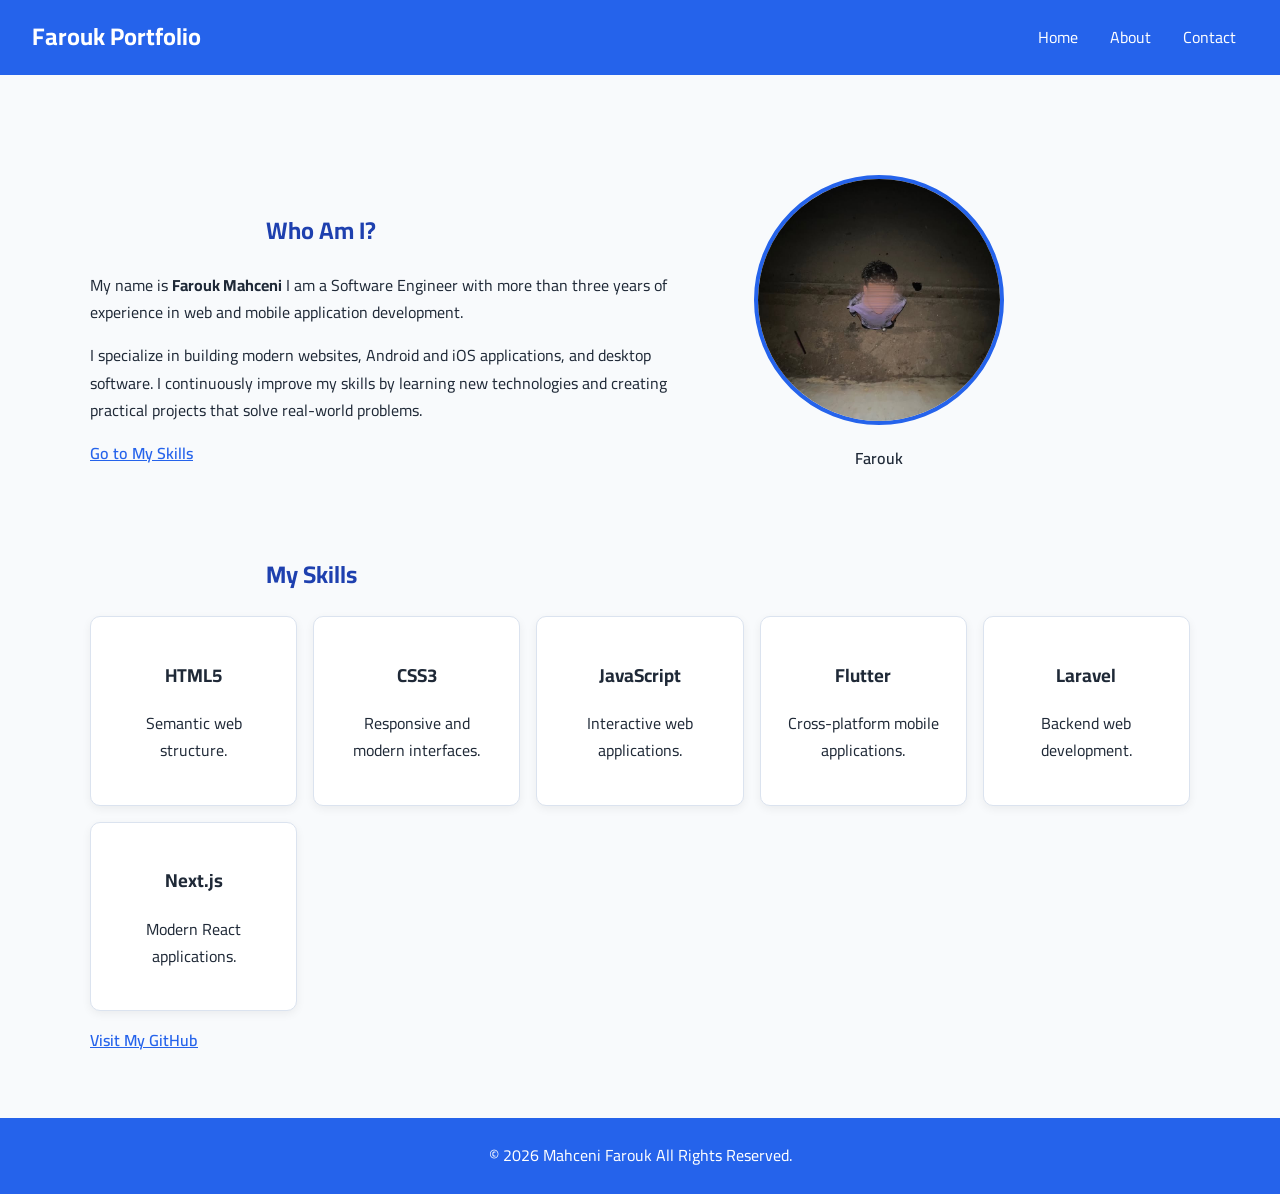
==== index.html @ a8e4843a "First Project" ====
<!DOCTYPE html>
<html lang="en">

<head>
    <meta charset="UTF-8">
    <meta name="viewport" content="width=device-width, initial-scale=1.0">

    <link rel="stylesheet" href="style.css">

    <title>Farouk | Personal Portfolio</title>

    <meta name="description"
        content="Personal portfolio website of Farouk Mahceni, Software Engineer.">

    <meta property="og:title" content="Farouk Portfolio">
    <meta property="og:description"
        content="Software Engineer and Full Stack Developer">
    <meta property="og:type" content="website">
</head>

<body>

<header>

    <h1>Farouk Portfolio</h1>

    <nav>
        <a href="index.html">Home</a>
        <a href="about.html">About</a>
        <a href="contact.html">Contact</a>
    </nav>

</header>

<main>

    <section class="hero">

        

        <div class="hero-content">

            <h2>Who Am I?</h2>

            <p>
                My name is <strong>Farouk Mahceni</strong> I am a Software Engineer with more than three
                years of experience in web and mobile application development.
            </p>

            <p>
                I specialize in building modern websites, Android and iOS
                applications, and desktop software. I continuously improve
                my skills by learning new technologies and creating practical
                projects that solve real-world problems.
            </p>

            <a href="#skills">Go to My Skills</a>

        </div>
<figure>

            <img src="profile.jpg"
                alt="Personal photo of Farouk">

            <figcaption>
                Farouk
            </figcaption>

        </figure>
        
    </section>

    <section id="skills">

        <h2>My Skills</h2>

        <div class="skills-grid">

            <article class="skill-card">
                <h3>HTML5</h3>
                <p>Semantic web structure.</p>
            </article>

            <article class="skill-card">
                <h3>CSS3</h3>
                <p>Responsive and modern interfaces.</p>
            </article>

            <article class="skill-card">
                <h3>JavaScript</h3>
                <p>Interactive web applications.</p>
            </article>

            <article class="skill-card">
                <h3>Flutter</h3>
                <p>Cross-platform mobile applications.</p>
            </article>

            <article class="skill-card">
                <h3>Laravel</h3>
                <p>Backend web development.</p>
            </article>

            <article class="skill-card">
                <h3>Next.js</h3>
                <p>Modern React applications.</p>
            </article>

        </div>

    </section>

    <p>
        <a href="https://github.com/F1rooq"
            target="_blank"
            rel="noopener noreferrer">
            Visit My GitHub
        </a>
    </p>

</main>

<footer>

    <p>
        © 2026 Mahceni Farouk All Rights Reserved.
    </p>

</footer>

</body>
</html>
---- style.css ----
@import url('https://fonts.googleapis.com/css2?family=Cairo:wght@400;600;700&display=swap');

/* =========================
Base
========================= */

* {
    box-sizing: border-box;
}

:root {
    --primary-color: #2563eb;
    --secondary-color: #1e40af;
    --text-color: #1f2937;
    --light-bg: #f8fafc;
    --white: #ffffff;
    --border-color: #dbe3ef;
}

html {
    scroll-behavior: smooth;
}

body {
    margin: 0;
    font-family: 'Cairo', 'Segoe UI', Tahoma, Arial, sans-serif;
    color: var(--text-color);
    background: var(--light-bg);
    line-height: 1.7;
}

header {
    background-color: var(--primary-color);
    color: var(--white);
    padding: 1rem;
}

header h1 {
    margin: 0 0 1rem;
    font-size: 1.5rem;
}

nav {
    display: flex;
    flex-direction: column;
    gap: 0.5rem;
}

nav a {
    color: var(--white);
    text-decoration: none;
    padding: 0.5rem 0.75rem;
    border-radius: 6px; 
    transition: 
    background-color 0.3s ease,
    transform 0.3s ease; 
}

nav a:hover {
    background-color: var(--secondary-color);
    transform: translateY(-2px);
}

main {
    width: min(100% - 2rem, 1100px);
    margin: 0 auto;
    padding: 2rem 0;
}

main h2 {
    color: var(--secondary-color);
    margin-top: 2rem;
}

nav a + a::before {
    content: "";
}

.hero {
    display: flex;
    flex-direction: column;
    align-items: center;
    gap: 2rem;
    padding: 2rem 0;
    animation: fadeIn 1s ease-in-out;
    
}

figure {
    margin: 0;
    text-align: center;
}

img {
    width: 220px;
    height: 220px;
    border-radius: 50%;
    border: 4px solid var(--primary-color);
    object-fit: cover;
}

.hero figcaption {
    margin-top: 0.75rem;
    font-weight: 600;
}

.hero-content {
    text-align: center;
}

.skills-grid {
    display: grid;
    grid-template-columns: repeat(auto-fit, minmax(180px, 1fr));
    gap: 1rem;
    margin-top: 1rem;
}

.skill-card {
    background-color: var(--white);
    padding: 1.5rem; 
    border-radius: 10px;
    box-shadow: 0 3px 10px rgba(0, 0, 0, 0.06);
    transition: transform 0.3s ease, box-shadow 0.3s ease;
    border: 1px solid var(--border-color);
    text-align: center;
}

.skill-card:hover {
    transform: translateY(-5px);
    box-shadow: 0 6px 20px rgba(0, 0, 0, 0.1);
}

.skill-list {
    list-style: none;
    padding: 0;
    margin: 0;
}

.skill-list li {
    margin-bottom: 0.5rem;
    padding: 0.75rem 1rem;
    background: var(--white);
    border-left: 4px solid var(--primary-color);
    margin-bottom: 0.75rem;
    border-radius: 6px;
}

main a {
    color: var(--primary-color);
    font-weight: 600;
}

main a:hover {
    color: var(--secondary-color);
}

.about-page {
    display: grid;
    grid-template-columns: 1fr;
    grid-template-areas:
        "header"
        "sidebar"
        "content"
        "footer";
    min-height: 100vh;
}

.about-page > header {
    grid-area: header;
}

.about-sidebar {
    grid-area: sidebar;
    padding: 1rem;
    background: #eaf1ff;
}

.about-content {
    grid-area: content;
    padding: 1rem;
}

.about-page > footer {
    grid-area: footer;
}

.cv-table {
    width: 100%;
    border-collapse: collapse;
    background: var(--white);
}

.cv-table th,
.cv-table td {
    padding: 0.75rem;
    border: 1px solid var(--border-color);
    text-align: left;
}

.cv-table th {
    background-color: var(--primary-color);
    color: var(--white);
}

.cv-table tbody tr:nth-child(even) {
    background: #eef4ff;
}

.cv-table tbody tr:nth-child(odd) {
    background: var(--white);
}

dl {
    background: var(--white);
    padding: 1rem;
    border-radius: 8px;
}

dt {
    font-weight: 700;
    color: var(--secondary-color);
    margin-top: 1rem;
}

dd {
    margin-left: 1rem;
}

.contact-form {
    margin: 0 auto;
    max-width: 800px;
}

fieldset {
    border: 1px solid var(--border-color);
    padding: 1.25rem;
    margin-bottom: 1rem;
    border-radius: 10px;
    background: var(--white);
}

legend {
    font-weight: 600;
    color: var(--secondary-color);
    padding: 0 0.5rem;
}

input:not([type="radio"]):not([type="checkbox"]),
textarea,
select {
    width: 100%;
    padding: 0.75rem;
    border: 1px solid var(--border-color);
    border-radius: 8px;
    font: inherit;
    background: var(--white);
    color: var(--text-color);
    transition:
        border-color 0.3s ease,
        box-shadow 0.3s ease;
}

textarea {
    resize: vertical;
}

input::placeholder,
textarea::placeholder {
    color: #94a3b8;
}

input:not([type="radio"]):not([type="checkbox"]):focus,
textarea:focus,
select:focus {
    outline: none;
    border-color: var(--primary-color);
    box-shadow: 0 0 0 3px rgba(37, 99, 235, 0.15);
}

.form-group {
    display: flex;
    flex-direction: column;
    gap: 0.4rem;
    margin-bottom: 1rem;
}

.radio-group,
.checkbox-group {
    display: flex;
    flex-wrap: wrap;
    gap: 0.75rem;
    align-items: center;
}

button {
    background-color: var(--primary-color);
    color: var(--white);
    border: none;
    padding: 0.75rem 1.25rem;
    border-radius: 8px;
    cursor: pointer;
    font-weight: 600;
    transition:
        background-color 0.3s ease,
        transform 0.3s ease;
    margin-right: 0.5rem;
    font: inherit;
}

button:hover {
    background-color: var(--secondary-color);
    transform: translateY(-3px);
}

button:active {
    transform: translateY(1px);
}

footer {
    text-align: center;
    padding: 1.5rem;
    background-color: var(--primary-color);
    color: var(--white);
    display: flex;
    justify-content: center;
    align-items: center;
}

footer p {
    margin: 0;
}

@keyframes fadeIn {
    from {
        opacity: 0;
        transform: translateY(20px);
    }
    to {
        opacity: 1;
        transform: translateY(0);
    }
}

@media (min-width: 768px) {
    nav {
        flex-direction: row;
        align-items: center;
    }
    header {
        display: flex;
        justify-content: space-between;
        align-items: center;
        padding: 1rem 2rem;
    }

    header h1 {
        margin: 0;
    }

    .hero {
        flex-direction: row;
        align-items: center;
        text-align: left;
    }

    .hero-content {
        text-align: left;
        max-width: 600px;
    }

    main h2 {
        margin-left:3rem;
    }

    .about-page {
        grid-template-columns: 240px 1fr;
        grid-template-areas:
            "header header"
            "sidebar content"
            "footer footer";
    }

    .about-sidebar {
        padding: 2rem;
    }

    .about-content {
        padding: 2rem;
    }

    .contact-form {
        padding: 1rem;
    }
}

@media (min-width: 1200px) {
    main {
        padding-top: 3rem;
        padding-bottom: 3rem;
    }

    .hero img {
        width: 250px;
        height: 250px;
    }

    .hero {
        gap: 4rem;
        min-height: 400px;
    }

    main h2 {
        margin-left: 11rem;
    }
    
    .about-page {
        grid-template-columns: 280px 1fr;
    }
}
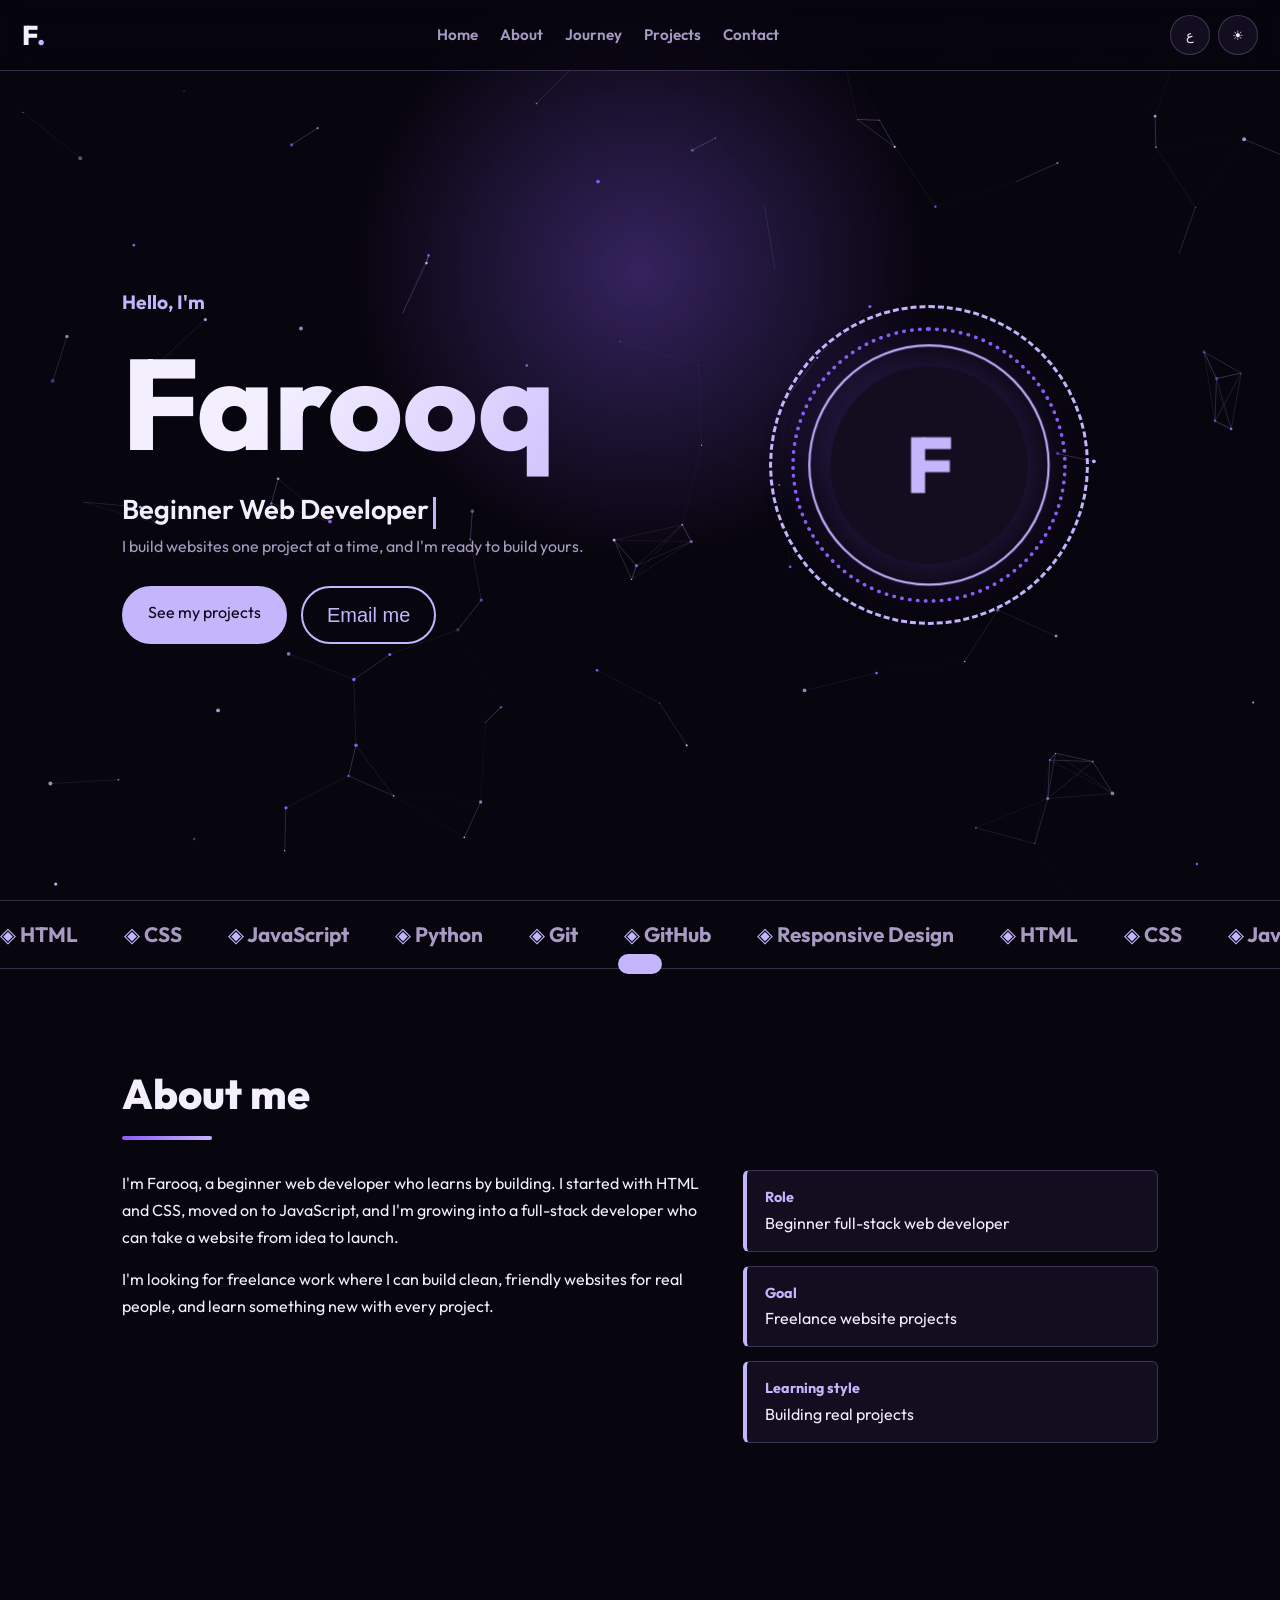
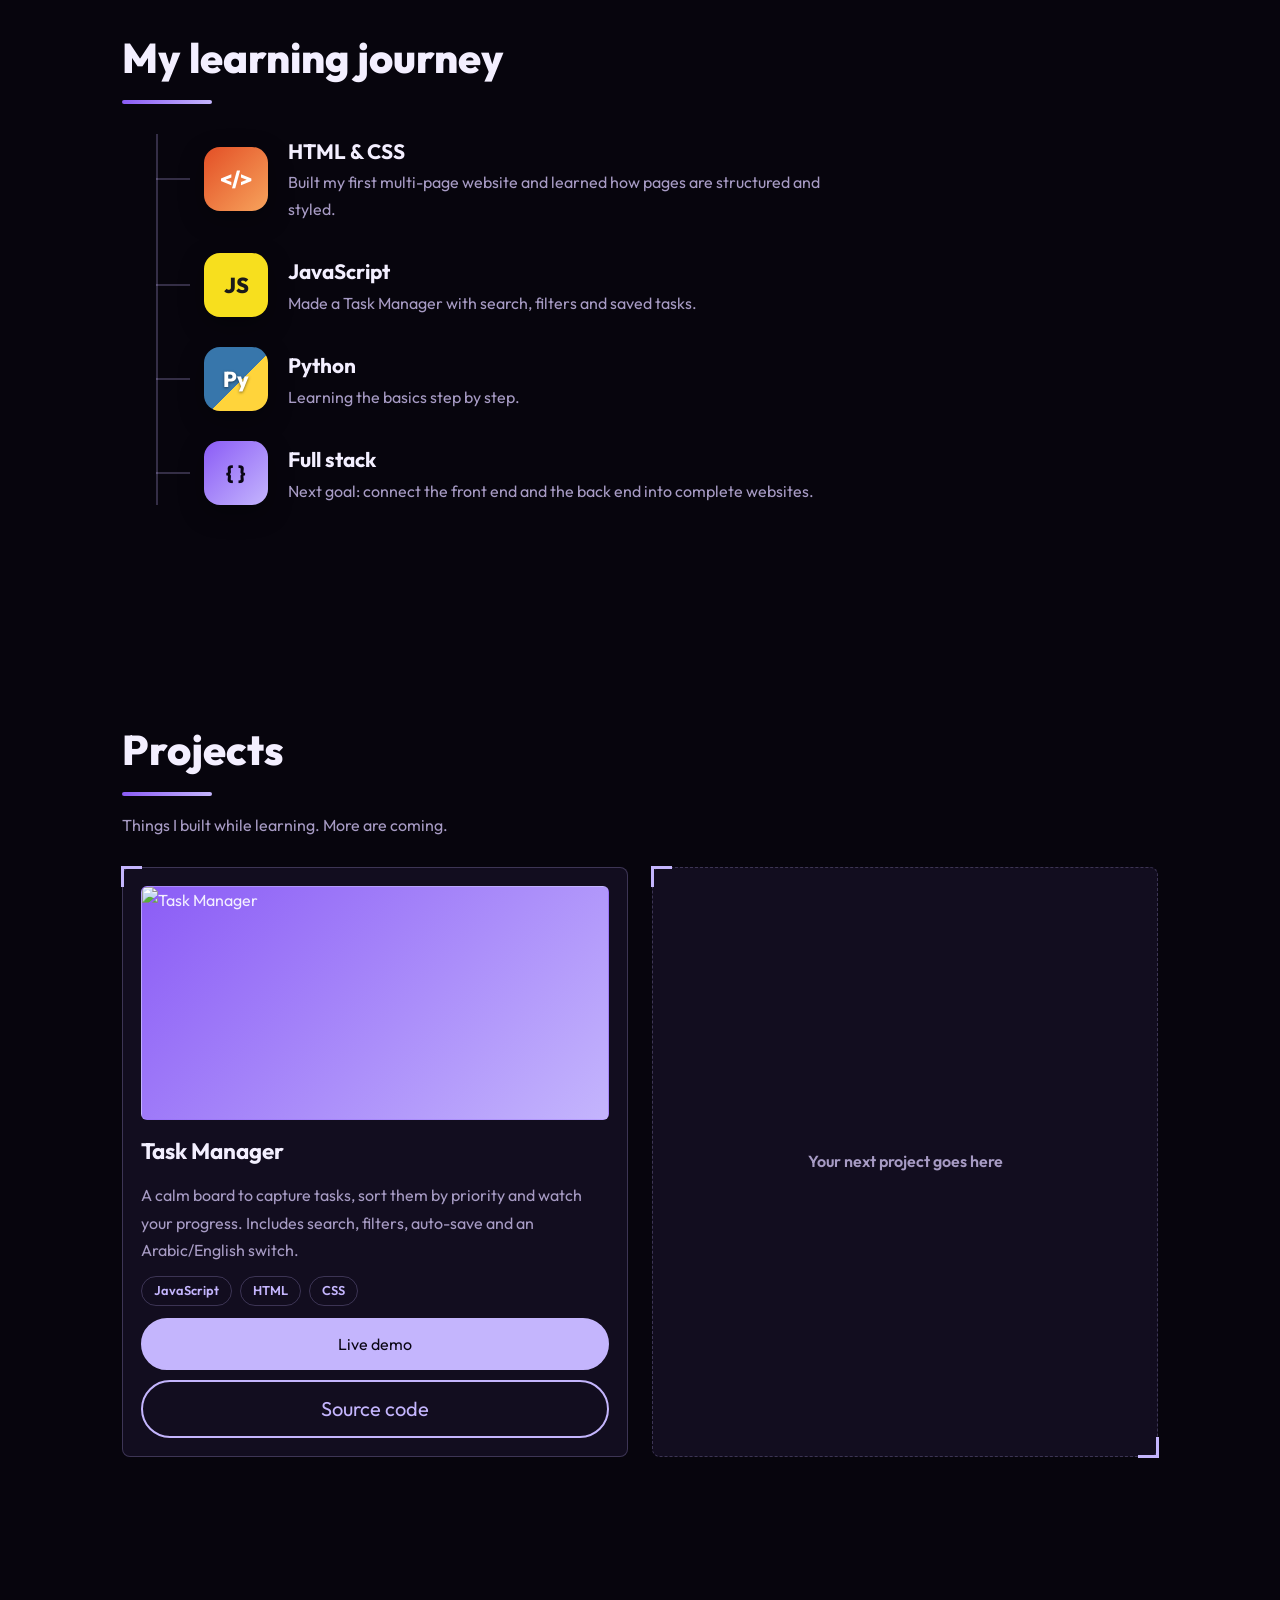
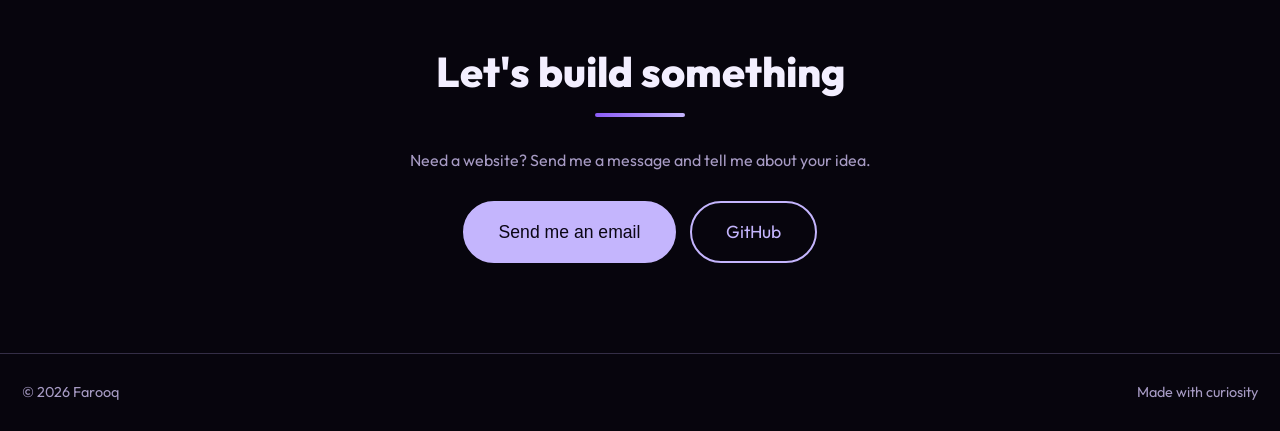
==== commit 9e56f217: "Replace repository files with workspace portfolio Co-authored-by: Copilot <223556219+Copilot@users.n" ====
--- a/index.html
+++ b/index.html
@@ -1,132 +1,114 @@
 <!DOCTYPE html>
-<html lang="en">
+<html lang="en" dir="ltr">
+<head>
+  <meta charset="UTF-8">
+  <meta name="viewport" content="width=device-width, initial-scale=1">
+  <title>Farooq | Web Developer</title>
+  <meta name="description" content="Farooq, a beginner full-stack web developer open to freelance work.">
+  <link rel="preconnect" href="https://fonts.googleapis.com">
+  <link href="https://fonts.googleapis.com/css2?family=Outfit:wght@400;600;800&family=Cairo:wght@400;700;800&display=swap" rel="stylesheet">
+  <link rel="stylesheet" href="style.css">
+</head>
+<body>
+  <!-- NOTES: texts and projects live in script.js (TEXTS / PROJECTS). Colors live in style.css (COLORS).
+       Here you only see data-i18n="key", which script.js fills with English or Arabic. -->
+  <canvas id="bg"></canvas>          <!-- moving stars background -->
+  <div class="glow"></div>           <!-- light that follows the mouse -->
+  <div class="progress"></div>       <!-- scroll bar at the top -->
+  <div class="toast" id="toast"></div>
 
-<head>
-    <meta charset="UTF-8">
-    <meta name="viewport" content="width=device-width, initial-scale=1.0">
+  <header class="nav">
+    <a class="logo" href="#home">F<span>.</span></a>
+    <nav class="links">
+      <a href="#home" data-i18n="nav_home"></a>
+      <a href="#about" data-i18n="nav_about"></a>
+      <a href="#journey" data-i18n="nav_journey"></a>
+      <a href="#projects" data-i18n="nav_projects"></a>
+      <a href="#contact" data-i18n="nav_contact"></a>
+    </nav>
+    <div class="tools">
+      <button id="lang" aria-label="Language"></button>
+      <button id="theme" aria-label="Theme"></button>
+    </div>
+  </header>
 
-    <link rel="stylesheet" href="style.css">
-
-    <title>Farouk | Personal Portfolio</title>
-
-    <meta name="description"
-        content="Personal portfolio website of Farouk Mahceni, Software Engineer.">
-
-    <meta property="og:title" content="Farouk Portfolio">
-    <meta property="og:description"
-        content="Software Engineer and Full Stack Developer">
-    <meta property="og:type" content="website">
-</head>
-
-<body>
-
-<header>
-
-    <h1>Farouk Portfolio</h1>
-
-    <nav>
-        <a href="index.html">Home</a>
-        <a href="about.html">About</a>
-        <a href="contact.html">Contact</a>
-    </nav>
-
-</header>
-
-<main>
-
-    <section class="hero">
-
-        
-
-        <div class="hero-content">
-
-            <h2>Who Am I?</h2>
-
-            <p>
-                My name is <strong>Farouk Mahceni</strong> I am a Software Engineer with more than three
-                years of experience in web and mobile application development.
-            </p>
-
-            <p>
-                I specialize in building modern websites, Android and iOS
-                applications, and desktop software. I continuously improve
-                my skills by learning new technologies and creating practical
-                projects that solve real-world problems.
-            </p>
-
-            <a href="#skills">Go to My Skills</a>
-
+  <main>
+    <section class="hero" id="home">
+      <div class="hero-text">
+        <p class="hi" data-i18n="hi"></p>
+        <h1 data-i18n="name"></h1>
+        <p class="role"><span id="typed"></span><i class="cursor"></i></p>
+        <p class="pitch" data-i18n="pitch"></p>
+        <div class="cta">
+          <a class="btn" href="#projects" data-i18n="btn_projects"></a>
+          <button class="btn ghost" data-open data-i18n="btn_mail"></button>
         </div>
-<figure>
-
-            <img src="profile.jpg"
-                alt="Personal photo of Farouk">
-
-            <figcaption>
-                Farouk
-            </figcaption>
-
-        </figure>
-        
+      </div>
+      <!-- PHOTO PLACE (arc reactor). To use your photo: replace the letter F with
+           <img src="images/me.jpg" alt="Farooq"> -->
+      <div class="stage"><div class="reactor" id="reactor">
+        <div class="ring r1"></div><div class="ring r2"></div><div class="ring r3"></div>
+        <div class="photo">F</div>
+      </div></div>
     </section>
 
-    <section id="skills">
+    <div class="marquee"><div class="track" id="track"></div></div>
 
-        <h2>My Skills</h2>
-
-        <div class="skills-grid">
-
-            <article class="skill-card">
-                <h3>HTML5</h3>
-                <p>Semantic web structure.</p>
-            </article>
-
-            <article class="skill-card">
-                <h3>CSS3</h3>
-                <p>Responsive and modern interfaces.</p>
-            </article>
-
-            <article class="skill-card">
-                <h3>JavaScript</h3>
-                <p>Interactive web applications.</p>
-            </article>
-
-            <article class="skill-card">
-                <h3>Flutter</h3>
-                <p>Cross-platform mobile applications.</p>
-            </article>
-
-            <article class="skill-card">
-                <h3>Laravel</h3>
-                <p>Backend web development.</p>
-            </article>
-
-            <article class="skill-card">
-                <h3>Next.js</h3>
-                <p>Modern React applications.</p>
-            </article>
-
-        </div>
-
+    <section id="about">
+      <h2 class="rv" data-i18n="about_title"></h2>
+      <div class="about-grid">
+        <div class="rv"><p data-i18n="about_p1"></p><p data-i18n="about_p2"></p></div>
+        <ul class="facts rv">
+          <li data-tilt><b data-i18n="f1k"></b><span data-i18n="f1v"></span></li>
+          <li data-tilt><b data-i18n="f2k"></b><span data-i18n="f2v"></span></li>
+          <li data-tilt><b data-i18n="f3k"></b><span data-i18n="f3v"></span></li>
+        </ul>
+      </div>
     </section>
 
-    <p>
-        <a href="https://github.com/F1rooq"
-            target="_blank"
-            rel="noopener noreferrer">
-            Visit My GitHub
-        </a>
-    </p>
+    <section id="journey">
+      <h2 class="rv" data-i18n="journey_title"></h2>
+      <!-- To add a step: copy one <li>, change the icon text/class and the two keys, then add the texts in script.js -->
+      <ol class="tl">
+        <li class="rv"><div class="ico html" data-tilt>&lt;/&gt;</div><div><h3 data-i18n="j1_t"></h3><p data-i18n="j1_d"></p></div></li>
+        <li class="rv"><div class="ico js" data-tilt>JS</div><div><h3 data-i18n="j2_t"></h3><p data-i18n="j2_d"></p></div></li>
+        <li class="rv"><div class="ico py" data-tilt>Py</div><div><h3 data-i18n="j3_t"></h3><p data-i18n="j3_d"></p></div></li>
+        <li class="rv"><div class="ico full" data-tilt>{ }</div><div><h3 data-i18n="j4_t"></h3><p data-i18n="j4_d"></p></div></li>
+      </ol>
+    </section>
 
-</main>
+    <section id="projects">
+      <h2 class="rv" data-i18n="projects_title"></h2>
+      <p class="sub rv" data-i18n="projects_sub"></p>
+      <div class="grid" id="grid"></div> <!-- cards are built from PROJECTS in script.js -->
+    </section>
 
-<footer>
+    <section id="contact" class="contact">
+      <h2 class="rv" data-i18n="contact_title"></h2>
+      <p class="rv" data-i18n="contact_p"></p>
+      <div class="cta rv">
+        <button class="btn big" data-open data-i18n="mail_btn"></button>
+        <a class="btn ghost big" id="ghBtn" href="#" target="_blank" rel="noopener">GitHub</a>
+      </div>
+    </section>
+  </main>
 
-    <p>
-        © 2026 Mahceni Farouk All Rights Reserved.
-    </p>
+  <footer><span>© <span id="year"></span> Farooq</span><span data-i18n="footer"></span></footer>
 
-</footer>
+  <!-- CONTACT FORM PAGE (opens when you tap "Email me") -->
+  <div class="modal" id="modal" aria-hidden="true">
+    <form class="sheet" id="form">
+      <button type="button" class="x" id="close" aria-label="Close">×</button>
+      <h2 data-i18n="form_title"></h2>
+      <label><span data-i18n="l_name"></span><input name="name" required autocomplete="name"></label>
+      <label><span data-i18n="l_email"></span><input name="email" type="email" required autocomplete="email"></label>
+      <label><span data-i18n="l_subject"></span><input name="subject" required></label>
+      <label><span data-i18n="l_message"></span><textarea name="message" rows="5" required></textarea></label>
+      <button class="btn big" data-i18n="send"></button>
+      <p class="hint" id="formMsg"></p>
+    </form>
+  </div>
 
+  <script src="script.js"></script>
 </body>
-</html>+</html>
--- a/style.css
+++ b/style.css
@@ -1,420 +1,158 @@
-@import url('https://fonts.googleapis.com/css2?family=Cairo:wght@400;600;700&display=swap');
-
-/* =========================
-Base
-========================= */
-
-* {
-    box-sizing: border-box;
+/* ===== 1. COLORS (change here, the whole site follows) ===== */
+:root {
+  --bg: #07050d; --panel: #120d1f; --text: #f3efff; --muted: #a79bc4;
+  --accent: #c4b5fd; --accent2: #8b5cf6; --on: #0a0614;
+  --line: rgba(196,181,253,.24); --glow: rgba(139,92,246,.35);
+}
+[data-theme="light"] {  /* light mode: silver-white + Iron Man red and gold */
+  --bg: #eef2f8; --panel: #fff; --text: #161222; --muted: #5a566b;
+  --accent: #c8102e; --accent2: #e3a008; --on: #fff;
+  --line: rgba(200,16,46,.26); --glow: rgba(227,160,8,.38);
 }
 
-:root {
-    --primary-color: #2563eb;
-    --secondary-color: #1e40af;
-    --text-color: #1f2937;
-    --light-bg: #f8fafc;
-    --white: #ffffff;
-    --border-color: #dbe3ef;
+/* ===== 2. BASE ===== */
+* { box-sizing: border-box; margin: 0; }
+html { scroll-behavior: smooth; }
+body { font-family: "Outfit","Cairo",system-ui,sans-serif; background: var(--bg); color: var(--text); line-height: 1.7; overflow-x: hidden; transition: background .4s, color .4s; }
+a { color: inherit; text-decoration: none; }
+section { max-width: 1080px; margin: auto; padding: 90px 22px; }
+h2 { position: relative; font-size: clamp(1.9rem,4vw,2.6rem); font-weight: 800; margin-bottom: 30px; padding-bottom: 10px; }
+h2::after { content: ""; position: absolute; inset-inline-start: 0; bottom: 0; height: 4px; width: 0; border-radius: 4px; background: linear-gradient(90deg,var(--accent2),var(--accent)); transition: width 1s .3s; }
+h2.in::after { width: 90px; }
+:focus-visible { outline: 3px solid var(--accent2); outline-offset: 3px; }
+#bg, .glow { position: fixed; inset: 0; z-index: -1; pointer-events: none; }
+.glow { background: radial-gradient(420px circle at var(--mx,50%) var(--my,30%), var(--glow), transparent 70%); }
+.progress { position: fixed; top: 0; inset-inline-start: 0; height: 3px; width: 0; z-index: 30; background: linear-gradient(90deg,var(--accent2),var(--accent)); }
+.toast { position: fixed; bottom: 26px; inset-inline: 0; margin: auto; width: max-content; max-width: 90%; background: var(--accent); color: var(--on); padding: 10px 22px; border-radius: 40px; font-weight: 700; transform: translateY(100px); transition: transform .4s; z-index: 60; }
+.toast.show { transform: none; }
+
+/* ===== 3. NAVIGATION ===== */
+.nav { position: fixed; top: 0; inset-inline: 0; z-index: 20; display: flex; align-items: center; justify-content: space-between; gap: 12px; padding: 12px 22px; backdrop-filter: blur(14px); background: color-mix(in srgb,var(--bg) 70%,transparent); border-bottom: 1px solid var(--line); }
+.logo { font-size: 1.7rem; font-weight: 800; }
+.logo span { color: var(--accent); }
+.links { display: flex; gap: 22px; font-weight: 600; font-size: .95rem; }
+.links a { color: var(--muted); transition: color .2s; }
+.links a:hover { color: var(--accent); }
+.tools { display: flex; gap: 8px; }
+.tools button { width: 40px; height: 40px; border-radius: 50%; border: 1px solid var(--line); background: var(--panel); color: var(--text); font: 700 1rem inherit; cursor: pointer; transition: transform .4s, border-color .2s; }
+.tools button:hover { transform: rotate(180deg) scale(1.12); border-color: var(--accent); }
+
+/* ===== 4. BUTTONS (magnetic + shine) ===== */
+.btn { position: relative; overflow: hidden; display: inline-block; padding: 12px 24px; border-radius: 40px; font: 700 1rem inherit; line-height: 1.5; border: 2px solid var(--accent); background: var(--accent); color: var(--on); cursor: pointer; text-align: center; transform: translate(var(--tx,0),var(--ty,0)); transition: transform .2s, box-shadow .25s; }
+.btn::after { content: ""; position: absolute; inset: 0; background: linear-gradient(110deg,transparent 35%,rgba(255,255,255,.55),transparent 65%); transform: translateX(-130%); }
+.btn:hover { box-shadow: 0 8px 26px var(--glow); }
+.btn:hover::after { transform: translateX(130%); transition: transform .7s; }
+.btn.ghost { background: transparent; color: var(--accent); font-size: 1.25rem; }
+.btn.big { padding: 16px 34px; font-size: 1.1rem; }
+.cta { display: flex; flex-wrap: wrap; gap: 14px; margin-top: 26px; }
+
+/* ===== 5. HERO + 3D ARC REACTOR ===== */
+.hero { min-height: 100vh; display: grid; grid-template-columns: 1.2fr 1fr; align-items: center; gap: 30px; padding-top: 120px; position: relative; }
+.hero-text > * { animation: rise .8s backwards; }
+.hero-text > :nth-child(2) { animation-delay: .15s; } .hero-text > :nth-child(3) { animation-delay: .3s; }
+.hero-text > :nth-child(4) { animation-delay: .45s; } .hero-text > :nth-child(5) { animation-delay: .6s; }
+@keyframes rise { from { opacity: 0; transform: translateY(30px); } }
+.hi { color: var(--accent); font-weight: 700; font-size: 1.2rem; }
+.hero h1 { font-size: clamp(3.8rem,12vw,8rem); line-height: 1.15; padding-block: .08em; font-weight: 800; background: linear-gradient(120deg,var(--text) 30%,var(--accent)); -webkit-background-clip: text; background-clip: text; color: transparent; }
+.role { font-size: clamp(1.2rem,3vw,1.7rem); font-weight: 600; min-height: 2.6rem; }
+.cursor { display: inline-block; width: 3px; height: 1.2em; background: var(--accent); margin-inline-start: 4px; vertical-align: middle; animation: blink 1s steps(2) infinite; }
+@keyframes blink { 50% { opacity: 0; } }
+.pitch { color: var(--muted); max-width: 46ch; }
+.hero::after { content: ""; position: absolute; inset-inline: 0; top: 0; height: 2px; background: var(--accent); box-shadow: 0 0 22px 4px var(--accent); animation: scan 1.8s ease-out forwards; pointer-events: none; }
+@keyframes scan { to { top: 100%; opacity: 0; } }
+
+.stage { perspective: 900px; display: grid; place-items: center; animation: rise 1s .3s backwards; }
+.reactor { position: relative; width: min(320px,78vw); aspect-ratio: 1; cursor: pointer; transform-style: preserve-3d; transform: rotateX(var(--rx,0deg)) rotateY(var(--ry,0deg)); transition: transform .15s; }
+.ring { position: absolute; border-radius: 50%; }
+.r1 { inset: 0; border: 3px dashed var(--accent); --z: 0px; animation: spin 26s linear infinite; }
+.r2 { inset: 22px; border: 4px dotted var(--accent2); --z: 35px; animation: spin 16s linear infinite reverse; }
+.r3 { inset: 48px; border: 2px solid var(--accent); transform: translateZ(65px); animation: pulse 2.4s ease-in-out infinite; }
+@keyframes spin { from { transform: translateZ(var(--z)) rotate(0); } to { transform: translateZ(var(--z)) rotate(360deg); } }
+@keyframes pulse { 50% { box-shadow: 0 0 50px 8px var(--glow), inset 0 0 30px var(--glow); } }
+.photo { position: absolute; inset: 72px; border-radius: 50%; overflow: hidden; display: grid; place-items: center; background: var(--panel); font-size: 4.4rem; font-weight: 800; color: var(--accent); box-shadow: 0 0 60px var(--glow); transform: translateZ(95px); }
+.photo img { width: 100%; height: 100%; object-fit: cover; }
+.reactor.boost .r1, .reactor.boost .r2 { animation-duration: 1.5s; }
+
+.marquee { overflow: hidden; direction: ltr; border-block: 1px solid var(--line); padding: 16px 0; perspective: 600px; }
+.track { display: flex; gap: 46px; width: max-content; animation: scroll 26s linear infinite; font-weight: 700; font-size: 1.3rem; color: var(--muted); }
+.track span { transition: transform .3s, color .3s; }
+.track span::before { content: "◈ "; color: var(--accent); }
+.track span:hover { color: var(--accent); transform: translateY(-6px) rotateX(35deg) scale(1.15); }
+@keyframes scroll { to { transform: translateX(-50%); } }
+
+/* ===== 6. ABOUT + JOURNEY ===== */
+.about-grid { display: grid; grid-template-columns: 1.4fr 1fr; gap: 40px; align-items: start; }
+.about-grid p { margin-bottom: 14px; max-width: 60ch; }
+.facts { list-style: none; padding: 0; display: grid; gap: 14px; }
+.facts li { padding: 14px 18px; background: var(--panel); border: 1px solid var(--line); border-inline-start: 4px solid var(--accent); border-radius: 6px; transition: transform .15s; }
+.facts b { display: block; color: var(--accent); font-size: .9rem; }
+.tl { list-style: none; padding: 0; border-inline-start: 2px solid var(--line); margin-inline-start: 34px; }
+.tl li { position: relative; display: flex; align-items: center; gap: 20px; padding-inline-start: 46px; margin-bottom: 30px; }
+.tl li::before { content: ""; position: absolute; inset-inline-start: -2px; width: 34px; height: 2px; background: var(--line); }
+.tl h3 { font-size: 1.3rem; } .tl p { color: var(--muted); max-width: 52ch; }
+.ico { flex: none; width: 64px; height: 64px; display: grid; place-items: center; border-radius: 16px; font: 800 1.35rem "Outfit",monospace; direction: ltr; box-shadow: 0 8px 24px rgba(0,0,0,.35); animation: float 4s ease-in-out infinite; transition: transform .15s; }
+.tl li:nth-child(2) .ico { animation-delay: -1s; } .tl li:nth-child(3) .ico { animation-delay: -2s; } .tl li:nth-child(4) .ico { animation-delay: -3s; }
+@keyframes float { 50% { translate: 0 -8px; } }
+.ico.html { background: linear-gradient(135deg,#e34f26,#f7a35c); color: #fff; }
+.ico.js { background: #f7df1e; color: #1a1a1a; }
+.ico.py { background: linear-gradient(135deg,#3776ab 55%,#ffd43b 55%); color: #fff; text-shadow: 0 1px 3px #0008; }
+.ico.full { background: linear-gradient(135deg,var(--accent2),var(--accent)); color: var(--on); }
+
+/* ===== 7. PROJECTS ===== */
+.sub { color: var(--muted); margin: -14px 0 28px; }
+.grid { display: grid; grid-template-columns: repeat(auto-fit,minmax(300px,1fr)); gap: 24px; }
+.card { position: relative; padding: 18px; background: var(--panel); border: 1px solid var(--line); border-radius: 8px; display: flex; flex-direction: column; gap: 12px; transform-style: preserve-3d; transition: transform .15s, border-color .3s, box-shadow .3s; animation: pop .7s backwards; animation-delay: calc(var(--i,0) * .15s); }
+@keyframes pop { from { opacity: 0; transform: perspective(700px) rotateX(35deg) translateY(40px); } }
+.card:hover { border-color: var(--accent); box-shadow: 0 18px 44px var(--glow); }
+/* corner marks use LOGICAL borders, so they flip automatically in Arabic */
+.card::before, .card::after { content: ""; position: absolute; width: 18px; height: 18px; border: 0 solid var(--accent); transition: .3s; }
+.card::before { inset-block-start: -2px; inset-inline-start: -2px; border-block-start-width: 3px; border-inline-start-width: 3px; }
+.card::after { inset-block-end: -2px; inset-inline-end: -2px; border-block-end-width: 3px; border-inline-end-width: 3px; }
+.card:hover::before, .card:hover::after { width: 38px; height: 38px; }
+.shot { aspect-ratio: 16/8; border-radius: 6px; overflow: hidden; border: 1px solid var(--line); transform: translateZ(30px); background: linear-gradient(135deg,var(--accent2),var(--accent)); }
+.shot img { width: 100%; height: 100%; object-fit: cover; object-position: top; transition: transform .6s; }
+.card:hover .shot img { transform: scale(1.12); }
+.card h3 { font-size: 1.4rem; transform: translateZ(22px); }
+.card p { color: var(--muted); flex: 1; transform: translateZ(12px); }
+.tags { display: flex; flex-wrap: wrap; gap: 8px; }
+.tags span { font-size: .8rem; font-weight: 600; padding: 3px 12px; border-radius: 20px; border: 1px solid var(--line); color: var(--accent); line-height: 1.7; }
+.acts { display: flex; flex-direction: column; gap: 10px; transform: translateZ(26px); }  /* buttons: up and down in BOTH languages */
+.card.empty { border-style: dashed; align-items: center; justify-content: center; text-align: center; color: var(--muted); font-weight: 600; min-height: 260px; }
+
+/* ===== 8. CONTACT, FOOTER, FORM PAGE ===== */
+.contact { text-align: center; } .contact p { color: var(--muted); max-width: 48ch; margin: auto; } .contact .cta { justify-content: center; } .contact h2::after { inset-inline-start: calc(50% - 45px); }
+footer { display: flex; justify-content: space-between; flex-wrap: wrap; gap: 8px; padding: 26px 22px; border-top: 1px solid var(--line); color: var(--muted); font-size: .9rem; }
+.modal { position: fixed; inset: 0; z-index: 50; display: grid; place-items: center; padding: 18px; overflow-y: auto; background: color-mix(in srgb,var(--bg) 78%,transparent); backdrop-filter: blur(10px); perspective: 1000px; opacity: 0; visibility: hidden; transition: opacity .35s, visibility .35s; }
+.modal.open { opacity: 1; visibility: visible; }
+.sheet { position: relative; width: min(520px,100%); display: grid; gap: 14px; padding: 30px; background: var(--panel); border: 1px solid var(--accent); border-radius: 10px; box-shadow: 0 30px 80px var(--glow); transform: rotateX(-40deg) translateY(60px) scale(.9); transition: transform .6s cubic-bezier(.2,1.2,.3,1); }
+.modal.open .sheet { transform: none; }
+.sheet h2 { margin-bottom: 4px; } .sheet label span { display: block; font-weight: 600; font-size: .9rem; color: var(--accent); }
+.sheet input, .sheet textarea { width: 100%; padding: 12px 14px; font: inherit; color: var(--text); background: var(--bg); border: 1px solid var(--line); border-radius: 8px; transition: border-color .2s, box-shadow .2s; }
+.sheet input:focus, .sheet textarea:focus { outline: none; border-color: var(--accent); box-shadow: 0 0 0 4px var(--glow); }
+.x { position: absolute; top: 10px; inset-inline-end: 12px; font-size: 1.8rem; background: none; border: 0; color: var(--muted); cursor: pointer; transition: transform .3s; }
+.x:hover { color: var(--accent); transform: rotate(90deg); }
+.hint { min-height: 1.5em; color: var(--accent); font-weight: 600; }
+
+/* scroll reveal (script.js adds the class "in") */
+.rv { opacity: 0; transform: translateY(26px); transition: opacity .7s, transform .7s; }
+.rv.in { opacity: 1; transform: none; }
+
+/* ===== 9. ARABIC: more space so letters never touch borders ===== */
+html[lang="ar"] { font-size: 93%; }
+[dir="rtl"] body { font-family: "Cairo","Outfit",system-ui,sans-serif; line-height: 2.05; }
+[dir="rtl"] .hero h1 { font-size: clamp(3.2rem,9.5vw,6.4rem); line-height: 1.7; padding-block: .12em; }
+[dir="rtl"] h2, [dir="rtl"] h3, [dir="rtl"] .role { line-height: 1.8; }
+[dir="rtl"] .btn { padding: 14px 28px; line-height: 1.9; }
+[dir="rtl"] .card p, [dir="rtl"] .facts li, [dir="rtl"] .tl p { line-height: 2.1; }
+[dir="rtl"] .tags span { padding: 5px 14px; line-height: 1.9; }
+[dir="rtl"] .links { gap: 26px; }
+
+/* ===== 10. PHONES + ACCESSIBILITY ===== */
+@media (max-width: 780px) {
+  .hero, .about-grid { grid-template-columns: 1fr; }
+  .stage { order: -1; } .reactor { width: 220px; } .photo { inset: 52px; font-size: 3rem; }
+  .r2 { inset: 16px; } .r3 { inset: 34px; }
+  .logo { display: none; } .links { gap: 12px; font-size: .8rem; }
+  .tl { margin-inline-start: 6px; } .tl li { padding-inline-start: 18px; } .tl li::before { display: none; }
 }
-
-html {
-    scroll-behavior: smooth;
-}
-
-body {
-    margin: 0;
-    font-family: 'Cairo', 'Segoe UI', Tahoma, Arial, sans-serif;
-    color: var(--text-color);
-    background: var(--light-bg);
-    line-height: 1.7;
-}
-
-header {
-    background-color: var(--primary-color);
-    color: var(--white);
-    padding: 1rem;
-}
-
-header h1 {
-    margin: 0 0 1rem;
-    font-size: 1.5rem;
-}
-
-nav {
-    display: flex;
-    flex-direction: column;
-    gap: 0.5rem;
-}
-
-nav a {
-    color: var(--white);
-    text-decoration: none;
-    padding: 0.5rem 0.75rem;
-    border-radius: 6px; 
-    transition: 
-    background-color 0.3s ease,
-    transform 0.3s ease; 
-}
-
-nav a:hover {
-    background-color: var(--secondary-color);
-    transform: translateY(-2px);
-}
-
-main {
-    width: min(100% - 2rem, 1100px);
-    margin: 0 auto;
-    padding: 2rem 0;
-}
-
-main h2 {
-    color: var(--secondary-color);
-    margin-top: 2rem;
-}
-
-nav a + a::before {
-    content: "";
-}
-
-.hero {
-    display: flex;
-    flex-direction: column;
-    align-items: center;
-    gap: 2rem;
-    padding: 2rem 0;
-    animation: fadeIn 1s ease-in-out;
-    
-}
-
-figure {
-    margin: 0;
-    text-align: center;
-}
-
-img {
-    width: 220px;
-    height: 220px;
-    border-radius: 50%;
-    border: 4px solid var(--primary-color);
-    object-fit: cover;
-}
-
-.hero figcaption {
-    margin-top: 0.75rem;
-    font-weight: 600;
-}
-
-.hero-content {
-    text-align: center;
-}
-
-.skills-grid {
-    display: grid;
-    grid-template-columns: repeat(auto-fit, minmax(180px, 1fr));
-    gap: 1rem;
-    margin-top: 1rem;
-}
-
-.skill-card {
-    background-color: var(--white);
-    padding: 1.5rem; 
-    border-radius: 10px;
-    box-shadow: 0 3px 10px rgba(0, 0, 0, 0.06);
-    transition: transform 0.3s ease, box-shadow 0.3s ease;
-    border: 1px solid var(--border-color);
-    text-align: center;
-}
-
-.skill-card:hover {
-    transform: translateY(-5px);
-    box-shadow: 0 6px 20px rgba(0, 0, 0, 0.1);
-}
-
-.skill-list {
-    list-style: none;
-    padding: 0;
-    margin: 0;
-}
-
-.skill-list li {
-    margin-bottom: 0.5rem;
-    padding: 0.75rem 1rem;
-    background: var(--white);
-    border-left: 4px solid var(--primary-color);
-    margin-bottom: 0.75rem;
-    border-radius: 6px;
-}
-
-main a {
-    color: var(--primary-color);
-    font-weight: 600;
-}
-
-main a:hover {
-    color: var(--secondary-color);
-}
-
-.about-page {
-    display: grid;
-    grid-template-columns: 1fr;
-    grid-template-areas:
-        "header"
-        "sidebar"
-        "content"
-        "footer";
-    min-height: 100vh;
-}
-
-.about-page > header {
-    grid-area: header;
-}
-
-.about-sidebar {
-    grid-area: sidebar;
-    padding: 1rem;
-    background: #eaf1ff;
-}
-
-.about-content {
-    grid-area: content;
-    padding: 1rem;
-}
-
-.about-page > footer {
-    grid-area: footer;
-}
-
-.cv-table {
-    width: 100%;
-    border-collapse: collapse;
-    background: var(--white);
-}
-
-.cv-table th,
-.cv-table td {
-    padding: 0.75rem;
-    border: 1px solid var(--border-color);
-    text-align: left;
-}
-
-.cv-table th {
-    background-color: var(--primary-color);
-    color: var(--white);
-}
-
-.cv-table tbody tr:nth-child(even) {
-    background: #eef4ff;
-}
-
-.cv-table tbody tr:nth-child(odd) {
-    background: var(--white);
-}
-
-dl {
-    background: var(--white);
-    padding: 1rem;
-    border-radius: 8px;
-}
-
-dt {
-    font-weight: 700;
-    color: var(--secondary-color);
-    margin-top: 1rem;
-}
-
-dd {
-    margin-left: 1rem;
-}
-
-.contact-form {
-    margin: 0 auto;
-    max-width: 800px;
-}
-
-fieldset {
-    border: 1px solid var(--border-color);
-    padding: 1.25rem;
-    margin-bottom: 1rem;
-    border-radius: 10px;
-    background: var(--white);
-}
-
-legend {
-    font-weight: 600;
-    color: var(--secondary-color);
-    padding: 0 0.5rem;
-}
-
-input:not([type="radio"]):not([type="checkbox"]),
-textarea,
-select {
-    width: 100%;
-    padding: 0.75rem;
-    border: 1px solid var(--border-color);
-    border-radius: 8px;
-    font: inherit;
-    background: var(--white);
-    color: var(--text-color);
-    transition:
-        border-color 0.3s ease,
-        box-shadow 0.3s ease;
-}
-
-textarea {
-    resize: vertical;
-}
-
-input::placeholder,
-textarea::placeholder {
-    color: #94a3b8;
-}
-
-input:not([type="radio"]):not([type="checkbox"]):focus,
-textarea:focus,
-select:focus {
-    outline: none;
-    border-color: var(--primary-color);
-    box-shadow: 0 0 0 3px rgba(37, 99, 235, 0.15);
-}
-
-.form-group {
-    display: flex;
-    flex-direction: column;
-    gap: 0.4rem;
-    margin-bottom: 1rem;
-}
-
-.radio-group,
-.checkbox-group {
-    display: flex;
-    flex-wrap: wrap;
-    gap: 0.75rem;
-    align-items: center;
-}
-
-button {
-    background-color: var(--primary-color);
-    color: var(--white);
-    border: none;
-    padding: 0.75rem 1.25rem;
-    border-radius: 8px;
-    cursor: pointer;
-    font-weight: 600;
-    transition:
-        background-color 0.3s ease,
-        transform 0.3s ease;
-    margin-right: 0.5rem;
-    font: inherit;
-}
-
-button:hover {
-    background-color: var(--secondary-color);
-    transform: translateY(-3px);
-}
-
-button:active {
-    transform: translateY(1px);
-}
-
-footer {
-    text-align: center;
-    padding: 1.5rem;
-    background-color: var(--primary-color);
-    color: var(--white);
-    display: flex;
-    justify-content: center;
-    align-items: center;
-}
-
-footer p {
-    margin: 0;
-}
-
-@keyframes fadeIn {
-    from {
-        opacity: 0;
-        transform: translateY(20px);
-    }
-    to {
-        opacity: 1;
-        transform: translateY(0);
-    }
-}
-
-@media (min-width: 768px) {
-    nav {
-        flex-direction: row;
-        align-items: center;
-    }
-    header {
-        display: flex;
-        justify-content: space-between;
-        align-items: center;
-        padding: 1rem 2rem;
-    }
-
-    header h1 {
-        margin: 0;
-    }
-
-    .hero {
-        flex-direction: row;
-        align-items: center;
-        text-align: left;
-    }
-
-    .hero-content {
-        text-align: left;
-        max-width: 600px;
-    }
-
-    main h2 {
-        margin-left:3rem;
-    }
-
-    .about-page {
-        grid-template-columns: 240px 1fr;
-        grid-template-areas:
-            "header header"
-            "sidebar content"
-            "footer footer";
-    }
-
-    .about-sidebar {
-        padding: 2rem;
-    }
-
-    .about-content {
-        padding: 2rem;
-    }
-
-    .contact-form {
-        padding: 1rem;
-    }
-}
-
-@media (min-width: 1200px) {
-    main {
-        padding-top: 3rem;
-        padding-bottom: 3rem;
-    }
-
-    .hero img {
-        width: 250px;
-        height: 250px;
-    }
-
-    .hero {
-        gap: 4rem;
-        min-height: 400px;
-    }
-
-    main h2 {
-        margin-left: 11rem;
-    }
-    
-    .about-page {
-        grid-template-columns: 280px 1fr;
-    }
-}
-
+@media (prefers-reduced-motion: reduce) { *, *::after { animation: none !important; transition: none !important; } .rv { opacity: 1; transform: none; } }
